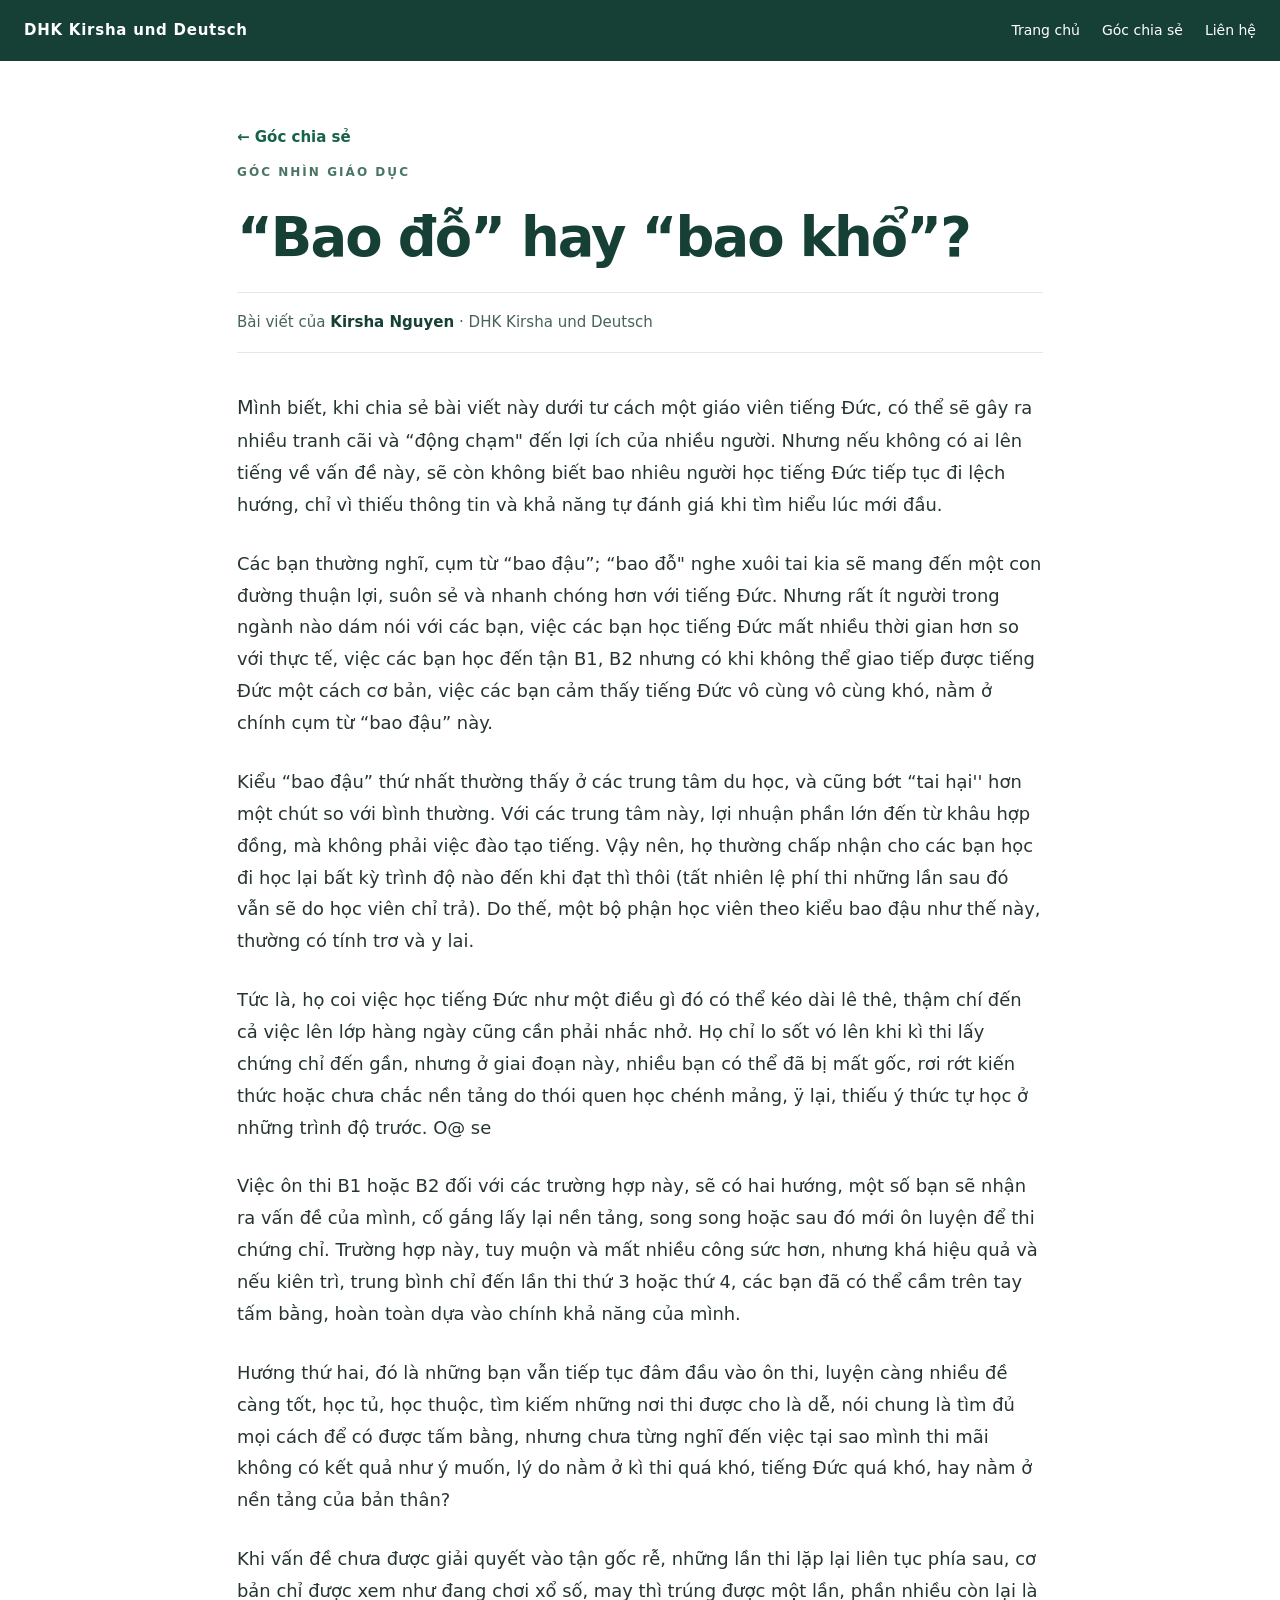
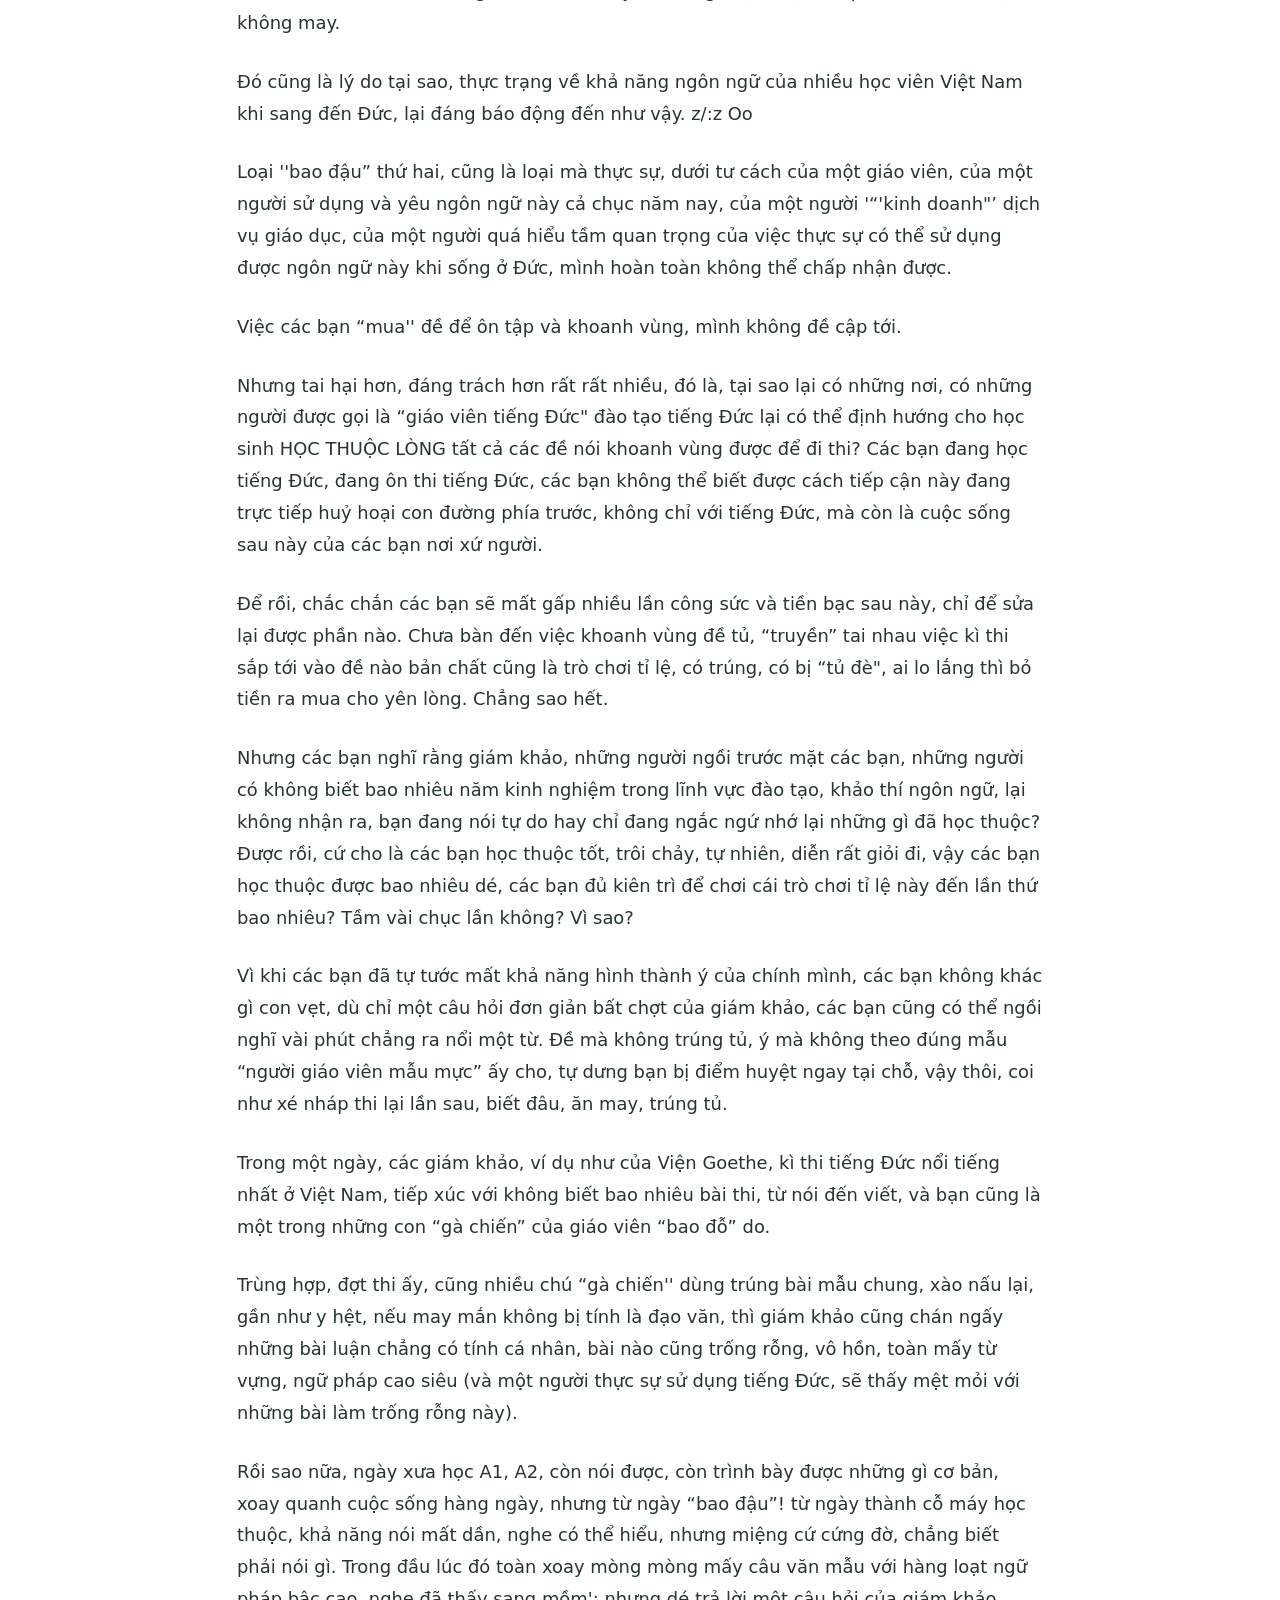
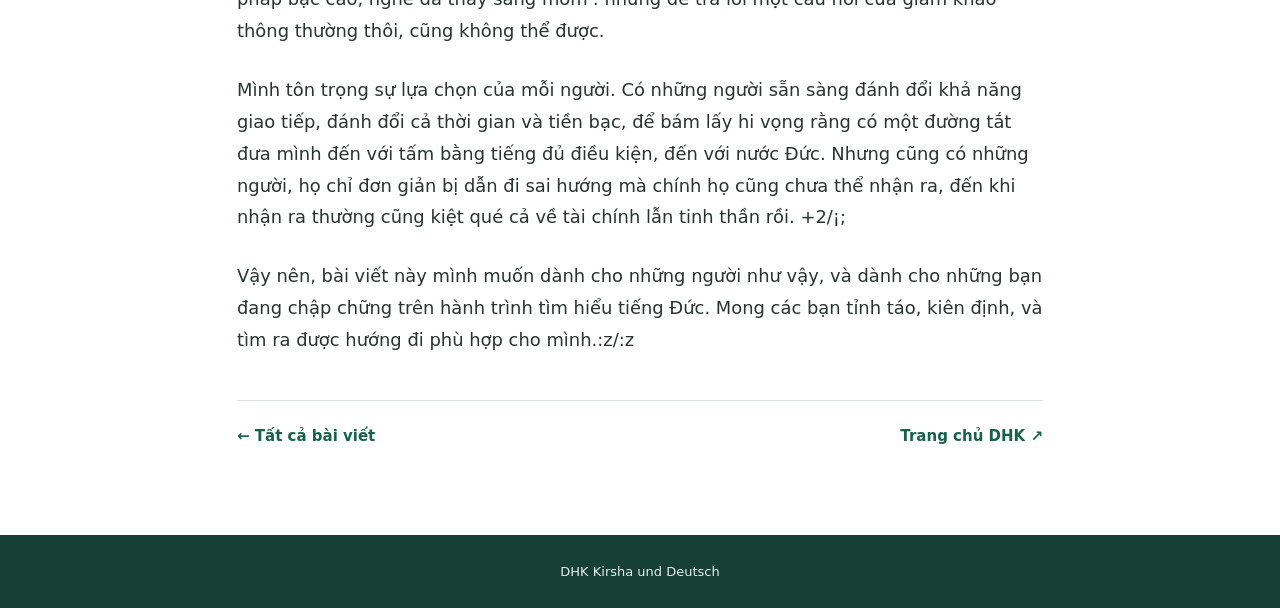
==== bai-viet/bao-do-hay-bao-kho.html @ 17debedf "bản hoàn chỉnh" ====
<!DOCTYPE html>
<html lang="vi"><head><meta charset="utf-8"/><meta content="width=device-width,initial-scale=1" name="viewport"/><meta content="#163f35" name="theme-color"/><meta content="“Bao đỗ” hay “bao khổ”? — bài viết của Kirsha Nguyen tại DHK Kirsha und Deutsch." name="description"/><title>“Bao đỗ” hay “bao khổ”? | DHK Kirsha und Deutsch</title><link href="../assets/style.css" rel="stylesheet"/><link href="../assets/blog.css" rel="stylesheet"/></head><body><div class="site-mini"><a href="../index.html"><strong>DHK Kirsha und Deutsch</strong></a><nav><a href="../index.html">Trang chủ</a><a href="index.html">Góc chia sẻ</a><a href="../index.html#lien-he">Liên hệ</a></nav></div><main class="reader article-professional"><a class="backlink" href="index.html">← Góc chia sẻ</a><p class="eyebrow">Góc nhìn giáo dục</p><h1>“Bao đỗ” hay “bao khổ”?</h1><div class="byline">Bài viết của <strong>Kirsha Nguyen</strong> <span>· DHK Kirsha und Deutsch</span></div><div class="article-text"><p>Mình biết, khi chia sẻ bài viết này dưới tư cách một giáo viên tiếng Đức, có thể sẽ gây ra nhiều tranh cãi và “động chạm" đến lợi ích của nhiều người. Nhưng nếu không có ai lên tiếng về vấn đề này, sẽ còn không biết bao nhiêu người học tiếng Đức tiếp tục đi lệch hướng, chỉ vì thiếu thông tin và khả năng tự đánh giá khi tìm hiểu lúc mới đầu.</p>
<p>Các bạn thường nghĩ, cụm từ “bao đậu”; “bao đỗ" nghe xuôi tai kia sẽ mang đến một con đường thuận lợi, suôn sẻ và nhanh chóng hơn với tiếng Đức. Nhưng rất ít người trong ngành nào dám nói với các bạn, việc các bạn học tiếng Đức mất nhiều thời gian hơn so với thực tế, việc các bạn học đến tận B1, B2 nhưng có khi không thể giao tiếp được tiếng Đức một cách cơ bản, việc các bạn cảm thấy tiếng Đức vô cùng vô cùng khó, nằm ở chính cụm từ “bao đậu” này.</p>
<p>Kiểu “bao đậu” thứ nhất thường thấy ở các trung tâm du học, và cũng bớt “tai hại'' hơn một chút so với bình thường. Với các trung tâm này, lợi nhuận phần lớn đến từ khâu hợp đồng, mà không phải việc đào tạo tiếng. Vậy nên, họ thường chấp nhận cho các bạn học đi học lại bất kỳ trình độ nào đến khi đạt thì thôi (tất nhiên lệ phí thi những lần sau đó vẫn sẽ do học viên chỉ trả). Do thế, một bộ phận học viên theo kiểu bao đậu như thế này, thường có tính trơ và y lai.</p>
<p>Tức là, họ coi việc học tiếng Đức như một điều gì đó có thể kéo dài lê thê, thậm chí đến cả việc lên lớp hàng ngày cũng cần phải nhắc nhở. Họ chỉ lo sốt vó lên khi kì thi lấy chứng chỉ đến gần, nhưng ở giai đoạn này, nhiều bạn có thể đã bị mất gốc, rơi rớt kiến thức hoặc chưa chắc nền tảng do thói quen học chénh mảng, ÿ lại, thiếu ý thức tự học ở những trình độ trước. O@ se</p>
<p>Việc ôn thi B1 hoặc B2 đối với các trường hợp này, sẽ có hai hướng, một số bạn sẽ nhận ra vấn đề của mình, cố gắng lấy lại nền tảng, song song hoặc sau đó mới ôn luyện để thi chứng chỉ. Trường hợp này, tuy muộn và mất nhiều công sức hơn, nhưng khá hiệu quả và nếu kiên trì, trung bình chỉ đến lần thi thứ 3 hoặc thứ 4, các bạn đã có thể cầm trên tay tấm bằng, hoàn toàn dựa vào chính khả năng của mình.</p>
<p>Hướng thứ hai, đó là những bạn vẫn tiếp tục đâm đầu vào ôn thi, luyện càng nhiều đề càng tốt, học tủ, học thuộc, tìm kiếm những nơi thi được cho là dễ, nói chung là tìm đủ mọi cách để có được tấm bằng, nhưng chưa từng nghĩ đến việc tại sao mình thi mãi không có kết quả như ý muốn, lý do nằm ở kì thi quá khó, tiếng Đức quá khó, hay nằm ở nền tảng của bản thân?</p>
<p>Khi vấn đề chưa được giải quyết vào tận gốc rễ, những lần thi lặp lại liên tục phía sau, cơ bản chỉ được xem như đang chơi xổ số, may thì trúng được một lần, phần nhiều còn lại là không may.</p>
<p>Đó cũng là lý do tại sao, thực trạng về khả năng ngôn ngữ của nhiều học viên Việt Nam khi sang đến Đức, lại đáng báo động đến như vậy. z/:z Oo</p>
<p>Loại ''bao đậu” thứ hai, cũng là loại mà thực sự, dưới tư cách của một giáo viên, của một người sử dụng và yêu ngôn ngữ này cả chục năm nay, của một người '“'kinh doanh"’ dịch vụ giáo dục, của một người quá hiểu tầm quan trọng của việc thực sự có thể sử dụng được ngôn ngữ này khi sống ở Đức, mình hoàn toàn không thể chấp nhận được.</p>
<p>Việc các bạn “mua'' đề để ôn tập và khoanh vùng, mình không đề cập tới.</p>
<p>Nhưng tai hại hơn, đáng trách hơn rất rất nhiều, đó là, tại sao lại có những nơi, có những người được gọi là “giáo viên tiếng Đức" đào tạo tiếng Đức lại có thể định hướng cho học sinh HỌC THUỘC LÒNG tất cả các đề nói khoanh vùng được để đi thi? Các bạn đang học tiếng Đức, đang ôn thi tiếng Đức, các bạn không thể biết được cách tiếp cận này đang trực tiếp huỷ hoại con đường phía trước, không chỉ với tiếng Đức, mà còn là cuộc sống sau này của các bạn nơi xứ người.</p>
<p>Để rồi, chắc chắn các bạn sẽ mất gấp nhiều lần công sức và tiền bạc sau này, chỉ để sửa lại được phần nào. Chưa bàn đến việc khoanh vùng đề tủ, “truyền” tai nhau việc kì thi sắp tới vào đề nào bản chất cũng là trò chơi tỉ lệ, có trúng, có bị “tủ đè", ai lo lắng thì bỏ tiền ra mua cho yên lòng. Chẳng sao hết.</p>
<p>Nhưng các bạn nghĩ rằng giám khảo, những người ngồi trước mặt các bạn, những người có không biết bao nhiêu năm kinh nghiệm trong lĩnh vực đào tạo, khảo thí ngôn ngữ, lại không nhận ra, bạn đang nói tự do hay chỉ đang ngắc ngứ nhớ lại những gì đã học thuộc? Được rồi, cứ cho là các bạn học thuộc tốt, trôi chảy, tự nhiên, diễn rất giỏi đi, vậy các bạn học thuộc được bao nhiêu dé, các bạn đủ kiên trì để chơi cái trò chơi tỉ lệ này đến lần thứ bao nhiêu? Tầm vài chục lần không? Vì sao?</p>
<p>Vì khi các bạn đã tự tước mất khả năng hình thành ý của chính mình, các bạn không khác gì con vẹt, dù chỉ một câu hỏi đơn giản bất chợt của giám khảo, các bạn cũng có thể ngồi nghĩ vài phút chẳng ra nổi một từ. Đề mà không trúng tủ, ý mà không theo đúng mẫu “người giáo viên mẫu mực” ấy cho, tự dưng bạn bị điểm huyệt ngay tại chỗ, vậy thôi, coi như xé nháp thi lại lần sau, biết đâu, ăn may, trúng tủ.</p>
<p>Trong một ngày, các giám khảo, ví dụ như của Viện Goethe, kì thi tiếng Đức nổi tiếng nhất ở Việt Nam, tiếp xúc với không biết bao nhiêu bài thi, từ nói đến viết, và bạn cũng là một trong những con “gà chiến” của giáo viên “bao đỗ” do.</p>
<p>Trùng hợp, đợt thi ấy, cũng nhiều chú “gà chiến'' dùng trúng bài mẫu chung, xào nấu lại, gần như y hệt, nếu may mắn không bị tính là đạo văn, thì giám khảo cũng chán ngấy những bài luận chẳng có tính cá nhân, bài nào cũng trống rỗng, vô hồn, toàn mấy từ vựng, ngữ pháp cao siêu (và một người thực sự sử dụng tiếng Đức, sẽ thấy mệt mỏi với những bài làm trống rỗng này).</p>
<p>Rồi sao nữa, ngày xưa học A1, A2, còn nói được, còn trình bày được những gì cơ bản, xoay quanh cuộc sống hàng ngày, nhưng từ ngày “bao đậu”! từ ngày thành cỗ máy học thuộc, khả năng nói mất dần, nghe có thể hiểu, nhưng miệng cứ cứng đờ, chẳng biết phải nói gì. Trong đầu lúc đó toàn xoay mòng mòng mấy câu văn mẫu với hàng loạt ngữ pháp bậc cao, nghe đã thấy sang mồm': nhưng dé trả lời một câu hỏi của giám khảo thông thường thôi, cũng không thể được.</p>
<p>Mình tôn trọng sự lựa chọn của mỗi người. Có những người sẵn sàng đánh đổi khả năng giao tiếp, đánh đổi cả thời gian và tiền bạc, để bám lấy hi vọng rằng có một đường tắt đưa mình đến với tấm bằng tiếng đủ điều kiện, đến với nước Đức. Nhưng cũng có những người, họ chỉ đơn giản bị dẫn đi sai hướng mà chính họ cũng chưa thể nhận ra, đến khi nhận ra thường cũng kiệt qué cả về tài chính lẫn tinh thần rồi. +2/¡;</p>
<p>Vậy nên, bài viết này mình muốn dành cho những người như vậy, và dành cho những bạn đang chập chững trên hành trình tìm hiểu tiếng Đức. Mong các bạn tỉnh táo, kiên định, và tìm ra được hướng đi phù hợp cho mình.:z/:z</p></div><div class="reader-nav"><a href="index.html">← Tất cả bài viết</a><a href="../index.html">Trang chủ DHK ↗</a></div></main><footer class="article-foot">DHK Kirsha und Deutsch</footer></body></html>
---- assets/style.css ----
@import url('https://fonts.googleapis.com/css2?family=DM+Sans:wght@400;500;600;700&family=Manrope:wght@400;500;600;700;800&display=swap');
:root{--green:#163f35;--green2:#245849;--mint:#dcece3;--cream:#f7f7f1;--ink:#182b25;--muted:#61746c;--line:#dbe5dd;--gold:#d8b67c;--white:#fff}
*{box-sizing:border-box}html{scroll-behavior:smooth}body{margin:0;background:#fff;color:var(--ink);font-family:'DM Sans',Arial,sans-serif;line-height:1.7}h1,h2,h3,h4{font-family:Manrope,Arial,sans-serif;line-height:1.22;letter-spacing:-.035em;margin:0}p{margin:0 0 1em}a{color:inherit;text-decoration:none}button{font:inherit}section{scroll-margin-top:94px}.wrap{max-width:1180px;margin:auto;padding:0 26px}
.topline{background:var(--green);color:#e3eee8;font-size:12px;letter-spacing:.07em;text-align:center;padding:9px 12px}
header{position:sticky;top:0;z-index:50;background:#fffefcf5;backdrop-filter:blur(14px);border-bottom:1px solid var(--line)}
.nav{height:78px;display:flex;align-items:center;gap:28px;justify-content:space-between}
.logo{display:flex;align-items:center;gap:11px;min-width:205px}.mark{background:var(--green);color:#fff;width:43px;height:43px;display:grid;place-items:center;border-radius:12px;font-family:Manrope;font-weight:800;font-size:15px;letter-spacing:-.08em}.logo b{display:block;font:800 16px Manrope;letter-spacing:-.04em}.logo small{display:block;color:var(--muted);font-size:10px;letter-spacing:.12em;text-transform:uppercase}
.links{display:flex;gap:23px;align-items:center;font-size:13px;font-weight:700}.links a:hover,.foot a:hover{color:#2c8468}.navcta{background:var(--green);color:#fff!important;padding:11px 17px;border-radius:8px;white-space:nowrap}.burger{display:none;background:none;border:0;font-size:26px;color:var(--green)}
.hero{background:linear-gradient(125deg,#f4f7f0 0%,#f8f8f3 52%,#e7efe7 100%);overflow:hidden}.hero-grid{display:grid;grid-template-columns:1.15fr .85fr;align-items:center;min-height:650px;gap:60px;padding-top:76px;padding-bottom:80px}
.eyebrow{font-size:12px;text-transform:uppercase;letter-spacing:.17em;color:#497663;font-weight:800;margin-bottom:22px}.hero h1{font-size:clamp(40px,5.1vw,70px);font-weight:800;color:var(--green);max-width:740px}.hero h1 em{font-style:normal;color:#69947e}.lead{font-size:17px;color:#51675d;max-width:560px;margin:25px 0 32px}.buttons{display:flex;flex-wrap:wrap;gap:12px}.btn{display:inline-flex;justify-content:center;align-items:center;padding:13px 23px;border-radius:9px;font-size:13px;font-weight:800;border:1px solid var(--green);transition:.2s}.btn:hover{transform:translateY(-2px)}.btn.primary{background:var(--green);color:#fff}.btn.outline{color:var(--green);background:transparent}.hero-note{display:flex;gap:25px;flex-wrap:wrap;margin-top:37px;font-size:12px;color:#62786c;font-weight:700}.hero-note span:before{content:'✓';color:#368b68;margin-right:8px}
.hero-art{position:relative;min-height:430px;border-radius:160px 160px 24px 24px;background:linear-gradient(145deg,#214f41,#10342d);padding:34px;display:flex;flex-direction:column;justify-content:space-between;overflow:hidden;color:white;box-shadow:0 25px 65px #1d4c3a24}.hero-art:before{content:'';position:absolute;border:1px solid #ffffff27;border-radius:50%;width:500px;height:500px;right:-190px;top:-140px}.hero-art:after{content:'';position:absolute;width:260px;height:260px;border:1px solid #ffffff20;border-radius:50%;right:80px;bottom:-160px}.art-top{z-index:1;font-size:12px;letter-spacing:.16em;text-transform:uppercase;color:#d7e9db}.art-big{z-index:1;font:800 clamp(62px,10vw,130px)/.9 Manrope;letter-spacing:-.11em;color:#f5f8ef}.art-bottom{z-index:1;border-top:1px solid #ffffff45;padding-top:20px;display:flex;justify-content:space-between;gap:20px;font-size:13px;color:#dcece3}.art-bottom strong{color:#fff}
.stats{background:var(--green);color:white}.stats-grid{display:grid;grid-template-columns:repeat(3,1fr);padding-top:29px;padding-bottom:29px;gap:22px}.stat{padding:8px 30px;border-right:1px solid #ffffff25}.stat:last-child{border:0}.stat strong{display:block;font:800 18px Manrope}.stat span{color:#c4d7cb;font-size:12px}
.section{padding:100px 0}.section.alt{background:var(--cream)}.section-head{max-width:760px;margin-bottom:40px}.section-head h2{font-size:clamp(29px,3.4vw,45px);color:var(--green);margin-bottom:17px}.section-head p{color:var(--muted);font-size:15px}.cards{display:grid;grid-template-columns:repeat(3,1fr);gap:18px}.card{border:1px solid var(--line);border-radius:16px;padding:31px;background:white;display:flex;flex-direction:column;min-height:340px}.card .number{font:800 13px Manrope;color:#5d8b76;letter-spacing:.15em;margin-bottom:42px}.card h3{font-size:23px;color:var(--green);margin-bottom:14px}.card p{color:var(--muted);font-size:14px;flex:1}.textlink{color:var(--green);font-size:13px;font-weight:800;margin-top:20px}.textlink:after{content:' →'}
.split{display:grid;grid-template-columns:.85fr 1.15fr;gap:80px;align-items:center}.feature-panel{background:var(--green);padding:46px;border-radius:16px;color:white;min-height:430px;display:flex;flex-direction:column;justify-content:space-between}.feature-panel .label{letter-spacing:.15em;text-transform:uppercase;font-size:12px;color:#c7dfd2}.feature-panel .quote{font:700 31px/1.4 Manrope;letter-spacing:-.045em}.feature-panel .sub{color:#b9d2c3;font-size:13px}.body-copy h2{font-size:clamp(30px,3vw,42px);color:var(--green);margin-bottom:23px}.body-copy p{color:var(--muted);font-size:15px}.checks{list-style:none;padding:0;margin:25px 0}.checks li{border-bottom:1px solid var(--line);padding:13px 0;font-size:14px;font-weight:600}.checks li:before{content:'✓';color:#37815d;margin-right:12px}
.pricegrid{display:grid;grid-template-columns:repeat(3,1fr);gap:17px}.price-card{background:#fff;border:1px solid var(--line);border-radius:16px;padding:27px}.price-card h3{font-size:20px;color:var(--green);margin-bottom:16px}.price-row{display:flex;justify-content:space-between;gap:12px;padding:13px 0;border-bottom:1px solid #e8eee8;font-size:14px}.price-row:last-child{border:0}.price-row strong{white-space:nowrap;color:var(--green)}.price-foot{color:var(--muted);font-size:12px;margin-top:23px}
.mentor{background:#eaf1e9;border:1px solid #d2e2d6;border-radius:20px;padding:45px;display:grid;grid-template-columns:1fr auto;gap:35px;align-items:center}.mentor h3{font-size:32px;color:var(--green);margin-bottom:13px}.mentor p{font-size:14px;color:#526a5c;max-width:700px}.bigprice{font:800 37px Manrope;color:var(--green);white-space:nowrap}.bigprice small{display:block;font:600 12px DM Sans;color:var(--muted);text-align:right}
.ausbildung{background:var(--green);border-radius:22px;padding:46px;color:#fff}.aus-head{display:flex;justify-content:space-between;align-items:center;gap:30px;padding-bottom:28px;border-bottom:1px solid #ffffff30}.aus-head h3{font-size:34px;max-width:620px}.aus-head .amount{font:800 45px Manrope;white-space:nowrap}.aus-head .amount small{display:block;font:500 13px DM Sans;color:#c5dace;text-align:right}.aus-sub{color:#d3e4d7;margin:22px 0 31px;font-size:15px}.aus-cols{display:grid;grid-template-columns:1fr 1fr;gap:38px}.aus-cols h4{font-size:17px;margin-bottom:16px}.aus-cols ul{padding-left:19px;margin:0}.aus-cols li{margin:10px 0;color:#e2eee5;font-size:14px}.aus-cols .not li{color:#cbdcd2}.aus-foot{border-top:1px solid #ffffff30;margin-top:32px;padding-top:24px;display:flex;gap:12px;flex-wrap:wrap}.aus-foot .btn{background:white;color:var(--green);border-color:white}.aus-foot .btn.altbtn{background:transparent;color:white;border-color:#ffffff75}
.promise{display:grid;grid-template-columns:1fr 1fr;gap:55px;align-items:center}.promise h2{font-size:clamp(30px,3vw,42px);color:var(--green)}.promise p{color:var(--muted);font-size:15px}.promise strong{color:var(--green)}
.contact{background:#f0f4ee}.contact-grid{display:grid;grid-template-columns:.9fr 1.1fr;gap:60px}.contact h2{font-size:clamp(31px,3.5vw,44px);color:var(--green);margin-bottom:18px}.contact p{color:var(--muted)}.contact-items{display:grid;gap:15px}.contact-box{background:#fff;border:1px solid var(--line);border-radius:13px;padding:22px 25px;display:flex;justify-content:space-between;gap:20px;align-items:center}.contact-box small{display:block;font-size:11px;text-transform:uppercase;letter-spacing:.11em;color:#648070;font-weight:800}.contact-box strong{display:block;font:800 19px Manrope;color:var(--green);margin-top:5px}.contact-box a{font-size:12px;color:#2a7959;font-weight:800;white-space:nowrap}.social{margin-top:28px;font-size:13px;color:#547060}.social strong{color:var(--green)}.social div{margin-top:8px}
footer{background:#102f28;color:#c7d9cd;padding:40px 0}.foot{display:flex;justify-content:space-between;gap:30px;align-items:center;font-size:12px}.foot strong{display:block;color:#fff;font:800 18px Manrope}.foot a{color:#e3eee6}
@media(max-width:900px){.links{gap:12px;font-size:12px}.hero-grid{gap:25px}.split{gap:35px}.cards{gap:12px}.card{padding:23px}.contact-grid{gap:30px}}
@media(max-width:720px){.wrap{padding-left:20px;padding-right:20px}.nav{height:69px}.burger{display:block}.links{display:none;position:absolute;left:0;right:0;top:69px;background:white;padding:18px 22px 25px;border-bottom:1px solid var(--line);box-shadow:0 16px 24px #00000012;flex-direction:column;align-items:stretch}.links.open{display:flex}.links a{padding:7px 0}.navcta{text-align:center}.hero-grid{grid-template-columns:1fr;min-height:auto;padding-top:58px;padding-bottom:55px;gap:36px}.hero h1{font-size:42px}.lead{font-size:15px}.hero-art{min-height:340px;border-radius:110px 110px 18px 18px}.art-big{font-size:100px}.stats-grid{grid-template-columns:1fr;gap:0;padding-top:14px;padding-bottom:14px}.stat{border-right:0;border-bottom:1px solid #ffffff22;padding:13px 0}.stat:last-child{border:0}.section{padding:67px 0}.cards,.pricegrid,.split,.promise,.contact-grid{grid-template-columns:1fr}.card{min-height:250px}.card .number{margin-bottom:25px}.feature-panel{min-height:320px}.mentor{grid-template-columns:1fr;padding:28px}.bigprice small{text-align:left}.ausbildung{padding:28px 23px}.aus-head{display:block}.aus-head h3{font-size:28px}.aus-head .amount{font-size:37px;margin-top:18px}.aus-head .amount small{text-align:left}.aus-cols{grid-template-columns:1fr;gap:20px}.contact-box{align-items:flex-start}.foot{display:block}.foot>div+div{margin-top:20px}}
@media(prefers-reduced-motion:reduce){html{scroll-behavior:auto}.btn{transition:none}}


#ve-dhk .feature-panel{padding:0;background:transparent;box-shadow:none;border:0;overflow:hidden}
#ve-dhk .portrait-card{background:#e6e9e0;border-radius:20px;overflow:hidden;box-shadow:0 14px 40px rgba(20,45,32,.11)}
#ve-dhk .portrait-card img{display:block;width:100%;height:470px;object-fit:cover;object-position:center 24%}
#ve-dhk .portrait-caption{padding:20px 24px;display:flex;flex-direction:column;gap:5px;color:#183e2c}
#ve-dhk .portrait-caption strong{font-size:21px}
#ve-dhk .portrait-caption span{font-size:13px;line-height:1.5}
@media(max-width:760px){#ve-dhk .portrait-card img{height:390px}}


/* DHK typography and layout refinements */
:root{--ink:#20372e}
html{-webkit-text-size-adjust:100%}body{font-family:system-ui,-apple-system,"Segoe UI",Roboto,"Helvetica Neue",Arial,sans-serif;font-size:15px;line-height:1.78;overflow-wrap:break-word}
h1,h2,h3,h4,.logo b,.mark,.contact-box strong{font-family:system-ui,-apple-system,"Segoe UI",Roboto,Arial,sans-serif;letter-spacing:-.025em;overflow-wrap:normal;word-break:normal}
h1{line-height:1.14}h2{line-height:1.27}h3{line-height:1.35}
p,li{line-height:1.78}p+p{margin-top:12px}
.section{padding-top:88px;padding-bottom:88px}
.hero-grid{grid-template-columns:minmax(0,1.05fr) minmax(0,.95fr);gap:48px}
.hero-photo{height:460px;min-width:0;border-radius:22px;position:relative;overflow:hidden;box-shadow:0 20px 55px rgba(20,55,38,.16);background:#dce9df}
.hero-photo img{display:block;width:100%;height:100%;object-fit:cover;object-position:50% 50%}
.hero-photo-caption{position:absolute;bottom:0;left:0;right:0;padding:24px 22px 18px;background:linear-gradient(transparent,rgba(0,0,0,.65));font-size:11px;letter-spacing:.11em;font-weight:700;color:#fff}
.image-credit{max-width:1180px;margin:auto;padding:0 26px 12px;text-align:right;font-size:11px;color:#c5d7ce}.image-credit a{text-decoration:underline}
.split>*,.promise>*,.mentor>*,.contact-grid>*,.hero-grid>*{min-width:0}
.contact-box{flex-wrap:wrap;row-gap:12px}.contact-box div{overflow-wrap:anywhere}.contact-box a{display:inline-flex;align-items:center;justify-content:center;min-height:40px;border-radius:8px;padding:7px 13px;background:#e8f3eb}
.cards .card,.pricegrid>*,.contact-box{height:100%}
#ve-dhk .portrait-card img{object-position:center 25%;height:490px}
@media(max-width:900px){.hero-grid{gap:28px}.hero-photo{height:390px}}
@media(max-width:720px){.section{padding:62px 0}.hero-grid{grid-template-columns:minmax(0,1fr);gap:30px}.hero-photo{height:300px;border-radius:17px}.hero h1{font-size:clamp(35px,10vw,46px)}.lead{font-size:15px}.eyebrow{letter-spacing:.1em}.contact-box{height:auto}.contact-box a{width:100%}#ve-dhk .portrait-card img{height:410px}.image-credit{text-align:left;padding:0 20px 12px}}
@media(max-width:380px){.wrap{padding-left:16px;padding-right:16px}.hero h1{font-size:34px}.contact-box{padding:19px}.hero-photo{height:245px}}


/* Đội ngũ DHK — chỉ bổ sung, giữ nguyên nhận diện ban đầu */
.dhk-team{margin-top:58px;padding:32px 0 4px;border-top:1px solid var(--line)}.team-heading{max-width:780px;margin-bottom:26px}.team-heading .eyebrow{font-size:12px;letter-spacing:.12em;color:var(--green2);font-weight:800}.team-heading h3{font-size:clamp(24px,3vw,36px);margin:10px 0 14px}.team-heading p{color:var(--muted)}.team-grid{display:grid;grid-template-columns:repeat(2,minmax(0,1fr));gap:24px}.team-card{border:1px solid var(--line);border-radius:18px;overflow:hidden;background:#fff;box-shadow:0 8px 24px rgba(22,63,53,.05)}.team-card>img{display:block;width:100%;height:260px;object-fit:cover;object-position:center 26%;background:#e7e9e3}.team-card>div{padding:25px}.team-card h4{font-size:24px;margin:0 0 7px}.team-card p{font-size:14px;line-height:1.8;margin:0 0 12px}.team-card .team-role{font-weight:700;color:var(--green2)}.team-card a{display:inline-block;font-weight:700;color:var(--green);margin-top:8px}.team-card a:hover{text-decoration:underline}body{overflow-wrap:break-word}a,button{overflow-wrap:anywhere}@media(max-width:720px){.team-grid{grid-template-columns:1fr}.team-card>img{height:300px}.dhk-team{margin-top:35px}}

/* Chỉnh ảnh chân dung: hiển thị đầy đủ, không cắt mặt */
#ve-dhk .portrait-card img{width:100%;height:auto;max-height:620px;object-fit:contain;object-position:center; background:#e6e9e0}
.team-grid{grid-template-columns:minmax(0,1fr);max-width:820px}
.team-card{display:grid;grid-template-columns:minmax(230px,38%) 1fr;align-items:stretch}
.team-card>img{width:100%;height:100%;max-height:570px;object-fit:contain;object-position:center;background:#e7e9e3}
@media(max-width:720px){#ve-dhk .portrait-card img{height:auto;max-height:none}.team-card{display:block}.team-card>img{height:auto;max-height:550px;object-fit:contain}}

/* Chân dung hiển thị toàn bộ, không cắt khuôn mặt */
.portrait-card img,.team-card img{object-fit:contain!important;object-position:center center!important;height:auto!important;max-height:560px!important;width:100%!important;background:#f0f2ec!important}
---- assets/blog.css ----
.blog-page{background:#f8f9f5;min-height:75vh;padding:75px 0 95px}.blog-heading{max-width:820px;margin-bottom:38px}.blog-heading h1{font-size:clamp(38px,5.3vw,66px);margin:12px 0 19px}.blog-heading p{color:#5e7369;font-size:17px;max-width:720px}.blog-eyebrow{font-size:12px;letter-spacing:.16em;text-transform:uppercase;color:#2c7459;font-weight:800}.blog-filters{display:flex;flex-wrap:wrap;gap:9px;margin:25px 0 34px}.blog-filter{display:inline-flex;padding:8px 15px;border:1px solid #d7e5d9;border-radius:99px;font-size:13px;font-weight:700;background:white}.blog-filter:hover,.blog-filter.active{background:#163f35;color:#fff}.blog-grid{display:grid;grid-template-columns:repeat(3,minmax(0,1fr));gap:23px}.blog-card{display:block;background:#fff;border:1px solid #e0e9e1;border-radius:16px;overflow:hidden;transition:transform .2s,box-shadow .2s}.blog-card:hover{transform:translateY(-3px);box-shadow:0 16px 32px #123c2c16}.blog-card-img{height:178px;background:linear-gradient(135deg,#dbe9df,#b6cfbf);display:flex;align-items:center;justify-content:center;color:#214b39;font:800 26px Manrope,sans-serif;letter-spacing:-.04em}.blog-card-img img{width:100%;height:100%;object-fit:cover}.blog-card-body{padding:23px}.blog-card-meta,.article-meta{font-size:12px;color:#6a7e73;font-weight:600}.blog-card h2{font-size:20px;line-height:1.35;margin:10px 0}.blog-card p{font-size:14px;color:#64786d;margin:0}.article-wrap{max-width:790px;margin:auto}.article-wrap h1{font-size:clamp(34px,5vw,54px);margin:15px 0 19px}.article-content{font-size:17px;line-height:1.95;color:#243a2e}.article-content h2{font-size:27px;margin:35px 0 14px}.article-content h3{font-size:21px;margin:25px 0 10px}.article-content p{margin:0 0 20px}.article-content ul{padding-left:25px;margin-bottom:22px}.article-content li{margin-bottom:9px}.article-content a{color:#217c5b;text-decoration:underline}.article-cover{width:100%;max-height:390px;object-fit:cover;border-radius:16px;margin:25px 0}.back-link{font-size:14px;font-weight:700;color:#28654c}.empty-blog{background:#fff;border:1px solid #dfe9e2;padding:30px;border-radius:16px;color:#61746c}
@media(max-width:900px){.blog-grid{grid-template-columns:repeat(2,minmax(0,1fr))}}@media(max-width:600px){.blog-grid{grid-template-columns:1fr}.blog-page{padding:45px 0 70px}.blog-card-img{height:190px}.article-content{font-size:16px}}

[hidden]{display:none!important}

/* Article reader */
.reader{max-width:850px;margin:0 auto;padding:45px 22px 85px}.reader h1{font-size:clamp(29px,4vw,49px);line-height:1.16;color:#163f35;margin:16px 0 22px}.reader .intro{font-size:16px;line-height:1.8;color:#55665d}.reader .original-page{margin:26px auto 34px;max-width:760px}.reader .original-page img{display:block;width:100%;height:auto;border:1px solid #e5e9e3;border-radius:12px;background:white}.reader .page-number{font-size:13px;color:#60756c;margin:0 0 9px}.reader .backlink{display:inline-block;margin:18px 0 12px;color:#176349;text-decoration:none;font-weight:650}.article-index{max-width:1150px;margin:0 auto;padding:60px 22px 95px}.article-index h1{font-size:clamp(34px,5vw,62px);color:#163f35}.article-grid{display:grid;grid-template-columns:repeat(auto-fit,minmax(275px,1fr));gap:18px;margin-top:30px}.article-tile{border:1px solid #dce5dd;border-radius:16px;padding:26px;background:#fff;display:flex;flex-direction:column;min-height:200px}.article-tile small{color:#5e856e;letter-spacing:.05em;text-transform:uppercase}.article-tile h2{font-size:23px;line-height:1.35;color:#173f34;margin:13px 0}.article-tile a{color:#176349;text-decoration:none;font-weight:650;margin-top:auto}.reader-note{background:#f3f6f0;border-left:3px solid #507d63;padding:15px 18px;border-radius:4px;color:#415a4d;font-size:14px;line-height:1.6}.reader-nav{display:flex;justify-content:space-between;gap:14px;flex-wrap:wrap;border-top:1px solid #dbe4da;padding-top:22px;margin-top:30px}.reader-nav a{color:#176349;font-weight:650}.site-mini{background:#163f35;color:white;padding:17px 24px;display:flex;align-items:center;justify-content:space-between;gap:15px;flex-wrap:wrap}.site-mini a{color:white;text-decoration:none}.site-mini strong{letter-spacing:.05em}.site-mini nav{display:flex;gap:22px}.site-mini nav a{font-size:14px}.article-foot{background:#163f35;color:#e8efe9;text-align:center;padding:25px 12px;font-size:13px} @media(max-width:600px){.reader{padding:28px 12px 60px}.reader .original-page{margin:16px auto 26px}.reader .original-page img{border-radius:6px}.article-index{padding:35px 18px 70px}}

/* Newspaper-style reading, consistent with DHK brand */
.prose{max-width:735px;margin:36px auto 56px;font-family:Georgia,"Times New Roman",serif;font-size:19px;line-height:1.94;color:#293b32}.prose p{margin:0 0 24px}.prose p:first-child:first-letter{font-size:2.8em;float:left;line-height:.95;padding:7px 9px 0 0;color:#17634c}.evidence{max-width:670px;margin:38px auto}.evidence img{width:100%;height:auto;display:block;border-radius:10px;border:1px solid #e0e6df}.evidence figcaption{font-family:system-ui,sans-serif;font-size:13px;color:#68756d;line-height:1.6;text-align:center;margin-top:10px}.byline{color:#64766a;font-size:14px;border-bottom:1px solid #e2e9e2;padding-bottom:20px}.read-more{background:#f4f7f2;border-radius:12px;padding:18px 22px;margin-top:38px}.read-more summary{cursor:pointer;font-weight:650;color:#215846}.read-more p{font-size:14px;color:#58675c}.read-more img{max-width:100%;height:auto;margin:20px auto;display:block;border:1px solid #e5eae4;border-radius:8px}.article-tile h2{font-family:Georgia,serif}@media(max-width:650px){.prose{font-size:17px;line-height:1.86;margin:28px auto}.evidence{margin:25px auto}}

/* Long-form editorial article presentation */
.article-professional{max-width:850px}.article-professional h1{font-size:clamp(2rem,4.5vw,3.4rem);line-height:1.18;letter-spacing:-.035em;margin:15px 0 22px}.byline{border-top:1px solid #e4e7e2;border-bottom:1px solid #e4e7e2;padding:16px 0;margin:22px 0 38px;color:#47635a;font-size:.94rem}.byline strong{color:#163f35}.article-text{font-size:1.12rem;line-height:1.9;color:#26352f}.article-text p{margin:0 0 1.5em;max-width:75ch;overflow-wrap:break-word}.article-text p:first-child::first-letter{font-size:1.08em}.article-disclaimer{font-size:.9rem;color:#68736d;background:#f2f5f1;border-left:3px solid #809c86;padding:15px 18px;margin-top:32px}.article-professional .reader-nav{margin-top:44px}@media(max-width:650px){.article-text{font-size:1.04rem;line-height:1.85}.byline span{display:block;margin-top:5px}}
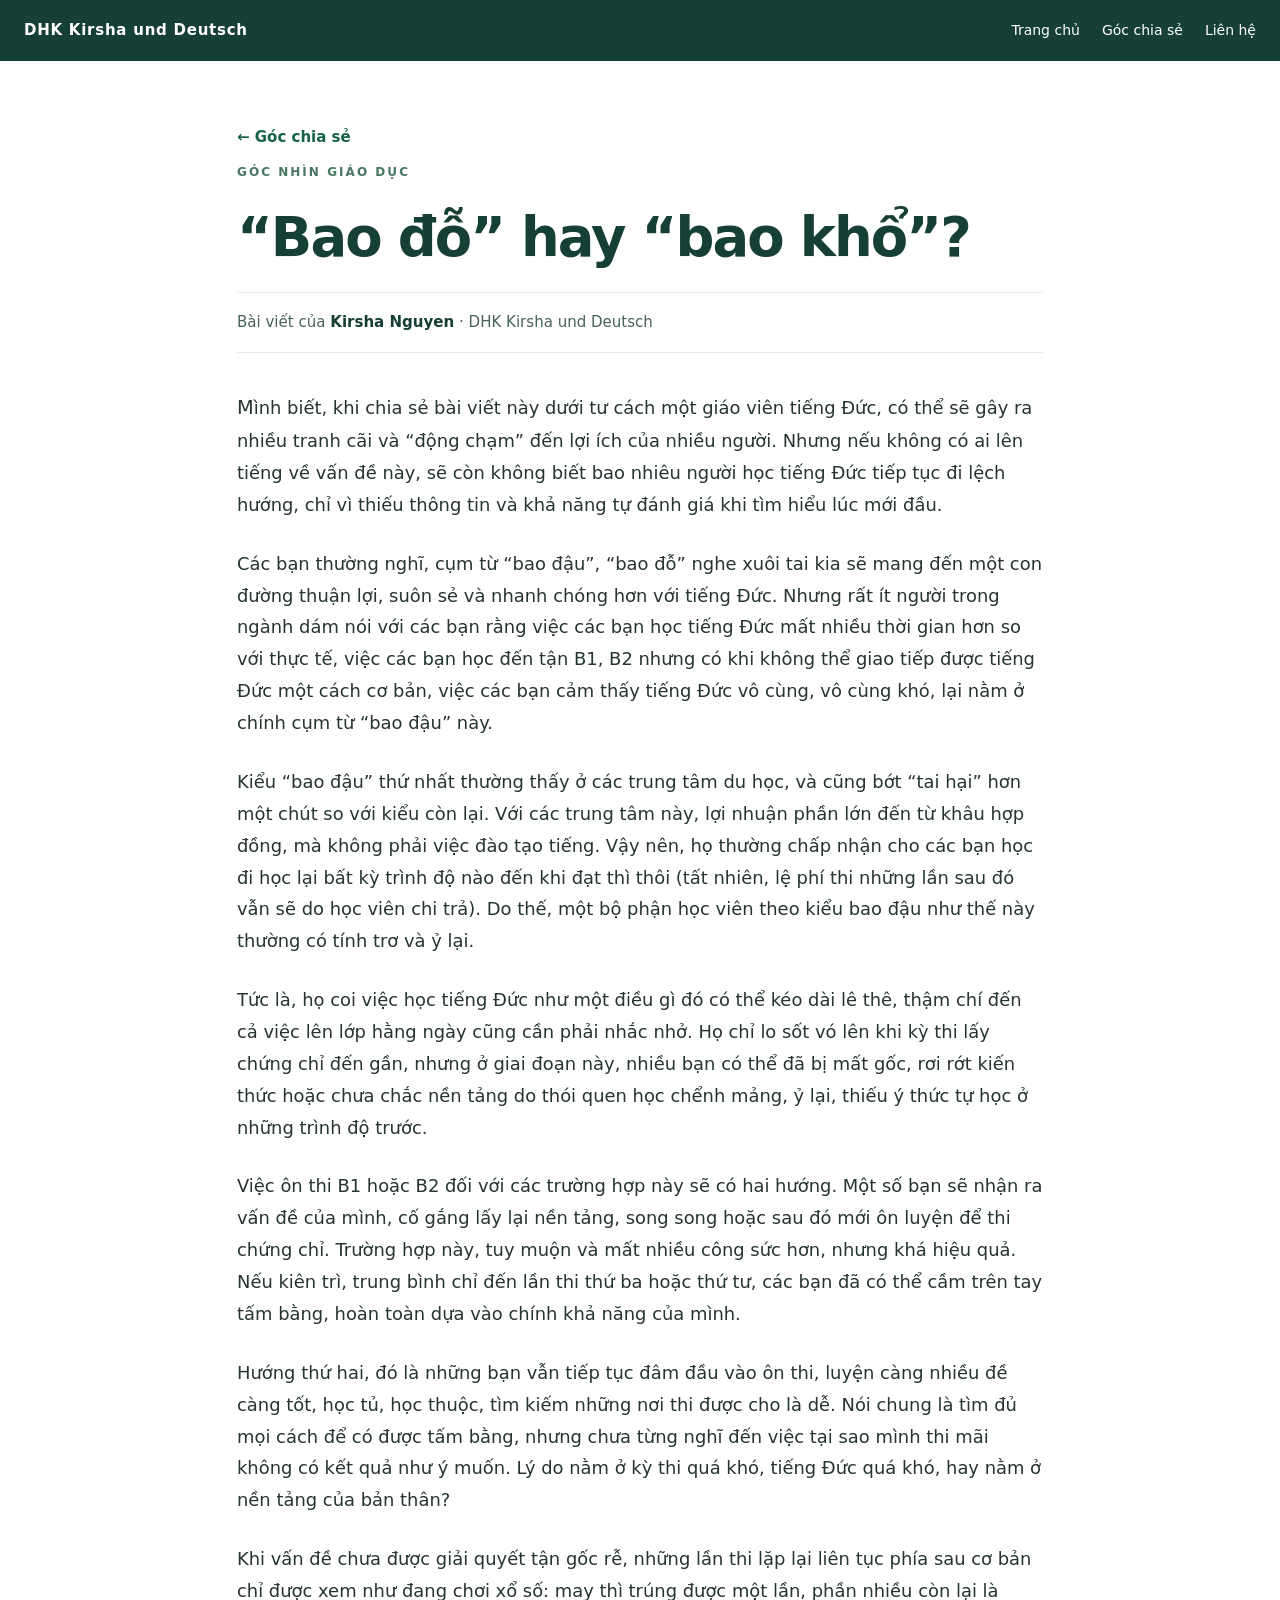
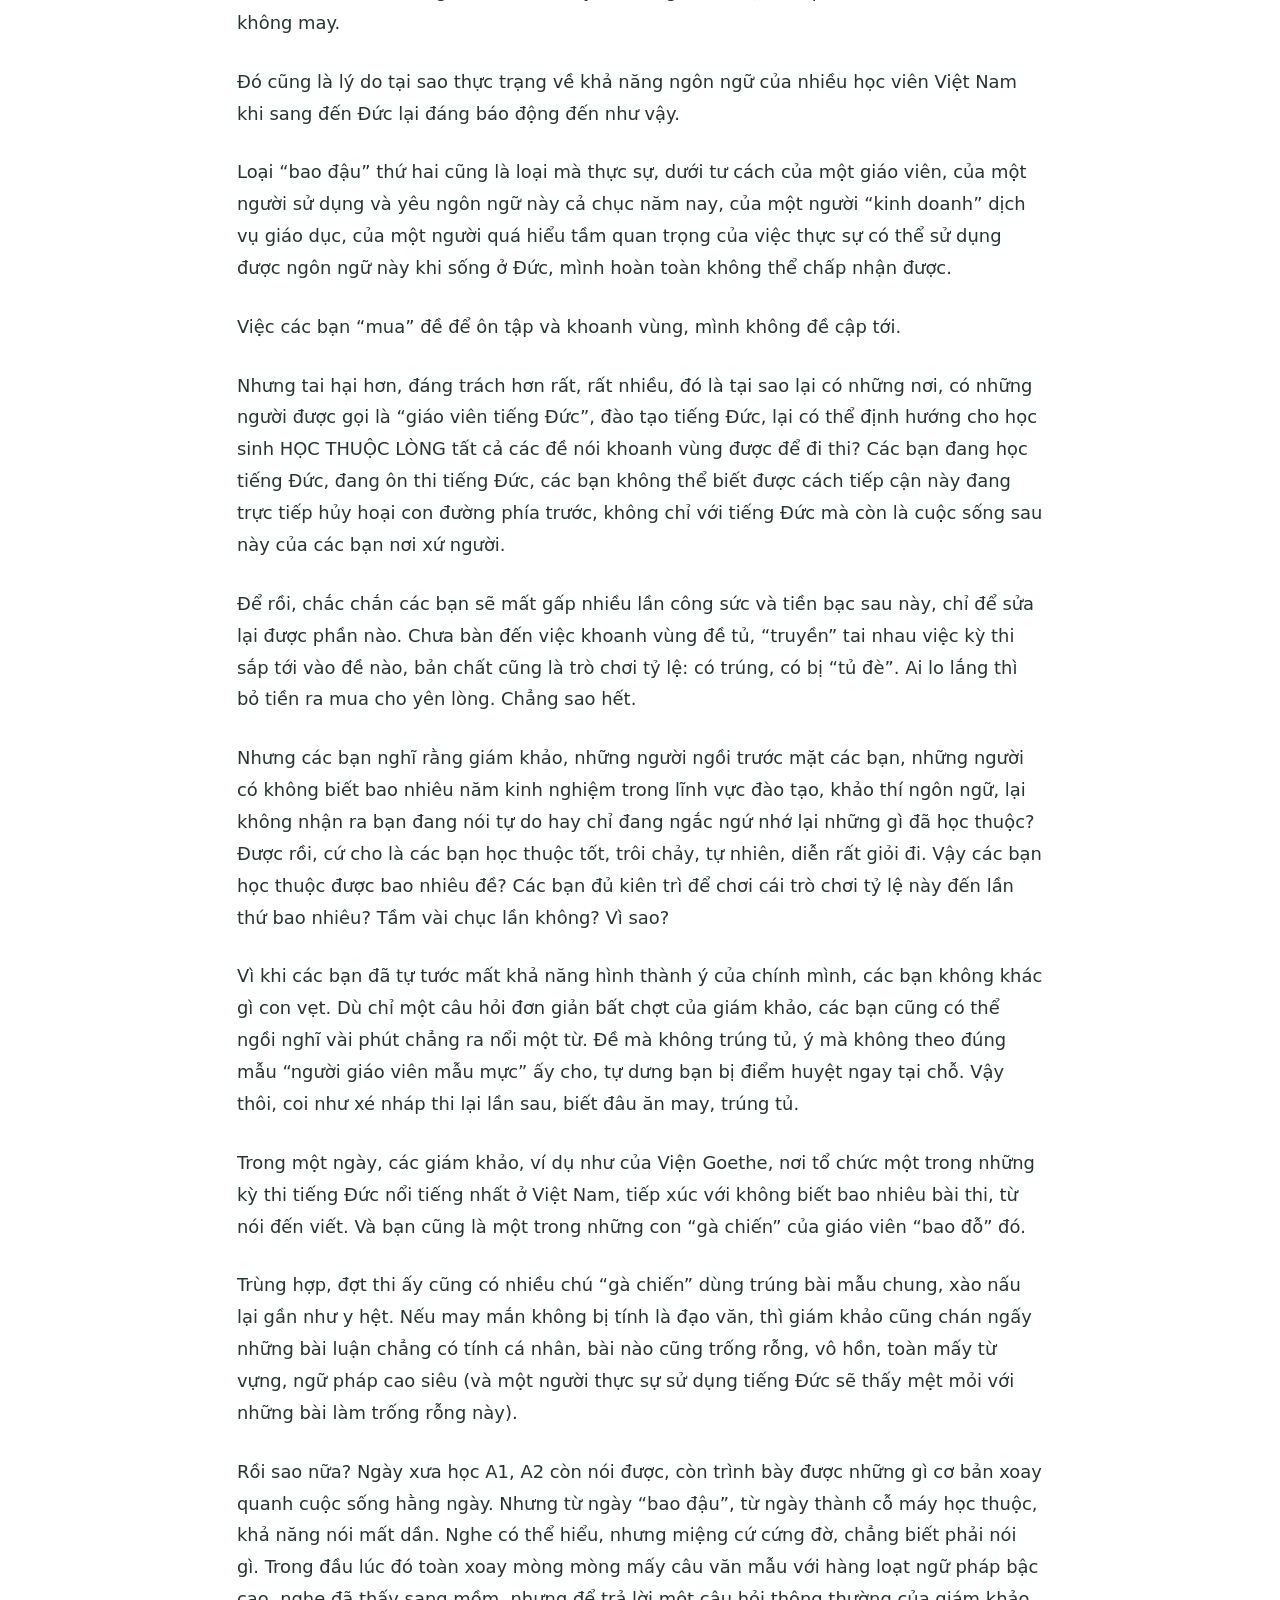
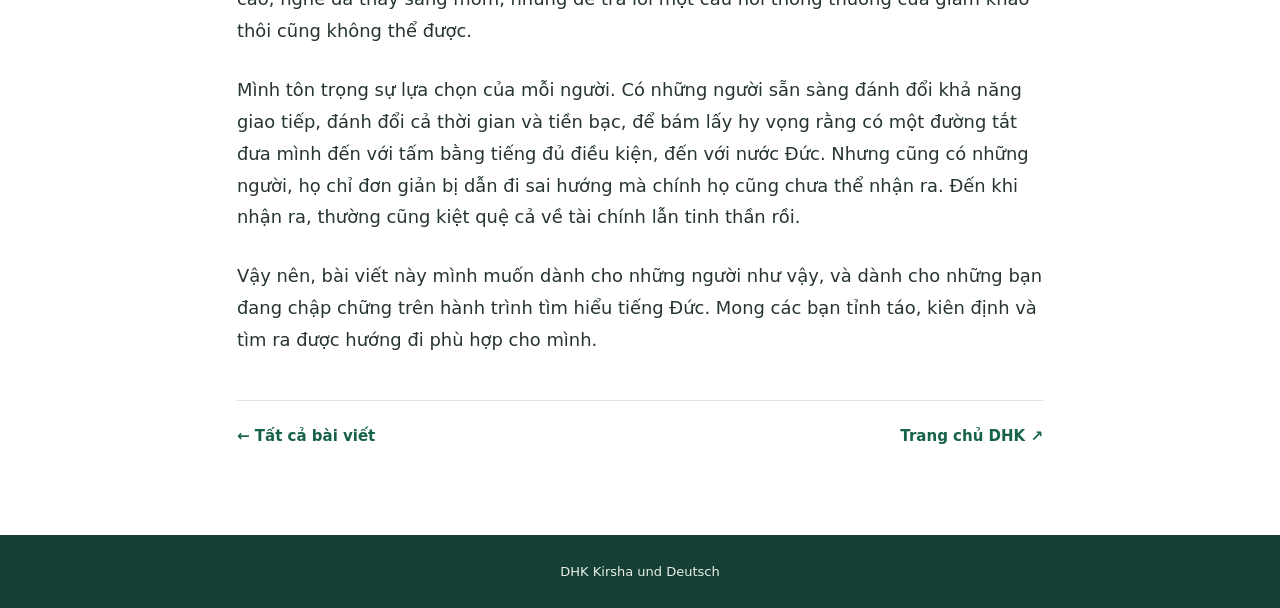
==== commit d5a4db1a: "sửa 1" ====
--- a/bai-viet/bao-do-hay-bao-kho.html
+++ b/bai-viet/bao-do-hay-bao-kho.html
@@ -1,20 +1,89 @@
 <!DOCTYPE html>
-<html lang="vi"><head><meta charset="utf-8"/><meta content="width=device-width,initial-scale=1" name="viewport"/><meta content="#163f35" name="theme-color"/><meta content="“Bao đỗ” hay “bao khổ”? — bài viết của Kirsha Nguyen tại DHK Kirsha und Deutsch." name="description"/><title>“Bao đỗ” hay “bao khổ”? | DHK Kirsha und Deutsch</title><link href="../assets/style.css" rel="stylesheet"/><link href="../assets/blog.css" rel="stylesheet"/></head><body><div class="site-mini"><a href="../index.html"><strong>DHK Kirsha und Deutsch</strong></a><nav><a href="../index.html">Trang chủ</a><a href="index.html">Góc chia sẻ</a><a href="../index.html#lien-he">Liên hệ</a></nav></div><main class="reader article-professional"><a class="backlink" href="index.html">← Góc chia sẻ</a><p class="eyebrow">Góc nhìn giáo dục</p><h1>“Bao đỗ” hay “bao khổ”?</h1><div class="byline">Bài viết của <strong>Kirsha Nguyen</strong> <span>· DHK Kirsha und Deutsch</span></div><div class="article-text"><p>Mình biết, khi chia sẻ bài viết này dưới tư cách một giáo viên tiếng Đức, có thể sẽ gây ra nhiều tranh cãi và “động chạm" đến lợi ích của nhiều người. Nhưng nếu không có ai lên tiếng về vấn đề này, sẽ còn không biết bao nhiêu người học tiếng Đức tiếp tục đi lệch hướng, chỉ vì thiếu thông tin và khả năng tự đánh giá khi tìm hiểu lúc mới đầu.</p>
-<p>Các bạn thường nghĩ, cụm từ “bao đậu”; “bao đỗ" nghe xuôi tai kia sẽ mang đến một con đường thuận lợi, suôn sẻ và nhanh chóng hơn với tiếng Đức. Nhưng rất ít người trong ngành nào dám nói với các bạn, việc các bạn học tiếng Đức mất nhiều thời gian hơn so với thực tế, việc các bạn học đến tận B1, B2 nhưng có khi không thể giao tiếp được tiếng Đức một cách cơ bản, việc các bạn cảm thấy tiếng Đức vô cùng vô cùng khó, nằm ở chính cụm từ “bao đậu” này.</p>
-<p>Kiểu “bao đậu” thứ nhất thường thấy ở các trung tâm du học, và cũng bớt “tai hại'' hơn một chút so với bình thường. Với các trung tâm này, lợi nhuận phần lớn đến từ khâu hợp đồng, mà không phải việc đào tạo tiếng. Vậy nên, họ thường chấp nhận cho các bạn học đi học lại bất kỳ trình độ nào đến khi đạt thì thôi (tất nhiên lệ phí thi những lần sau đó vẫn sẽ do học viên chỉ trả). Do thế, một bộ phận học viên theo kiểu bao đậu như thế này, thường có tính trơ và y lai.</p>
-<p>Tức là, họ coi việc học tiếng Đức như một điều gì đó có thể kéo dài lê thê, thậm chí đến cả việc lên lớp hàng ngày cũng cần phải nhắc nhở. Họ chỉ lo sốt vó lên khi kì thi lấy chứng chỉ đến gần, nhưng ở giai đoạn này, nhiều bạn có thể đã bị mất gốc, rơi rớt kiến thức hoặc chưa chắc nền tảng do thói quen học chénh mảng, ÿ lại, thiếu ý thức tự học ở những trình độ trước. O@ se</p>
-<p>Việc ôn thi B1 hoặc B2 đối với các trường hợp này, sẽ có hai hướng, một số bạn sẽ nhận ra vấn đề của mình, cố gắng lấy lại nền tảng, song song hoặc sau đó mới ôn luyện để thi chứng chỉ. Trường hợp này, tuy muộn và mất nhiều công sức hơn, nhưng khá hiệu quả và nếu kiên trì, trung bình chỉ đến lần thi thứ 3 hoặc thứ 4, các bạn đã có thể cầm trên tay tấm bằng, hoàn toàn dựa vào chính khả năng của mình.</p>
-<p>Hướng thứ hai, đó là những bạn vẫn tiếp tục đâm đầu vào ôn thi, luyện càng nhiều đề càng tốt, học tủ, học thuộc, tìm kiếm những nơi thi được cho là dễ, nói chung là tìm đủ mọi cách để có được tấm bằng, nhưng chưa từng nghĩ đến việc tại sao mình thi mãi không có kết quả như ý muốn, lý do nằm ở kì thi quá khó, tiếng Đức quá khó, hay nằm ở nền tảng của bản thân?</p>
-<p>Khi vấn đề chưa được giải quyết vào tận gốc rễ, những lần thi lặp lại liên tục phía sau, cơ bản chỉ được xem như đang chơi xổ số, may thì trúng được một lần, phần nhiều còn lại là không may.</p>
-<p>Đó cũng là lý do tại sao, thực trạng về khả năng ngôn ngữ của nhiều học viên Việt Nam khi sang đến Đức, lại đáng báo động đến như vậy. z/:z Oo</p>
-<p>Loại ''bao đậu” thứ hai, cũng là loại mà thực sự, dưới tư cách của một giáo viên, của một người sử dụng và yêu ngôn ngữ này cả chục năm nay, của một người '“'kinh doanh"’ dịch vụ giáo dục, của một người quá hiểu tầm quan trọng của việc thực sự có thể sử dụng được ngôn ngữ này khi sống ở Đức, mình hoàn toàn không thể chấp nhận được.</p>
-<p>Việc các bạn “mua'' đề để ôn tập và khoanh vùng, mình không đề cập tới.</p>
-<p>Nhưng tai hại hơn, đáng trách hơn rất rất nhiều, đó là, tại sao lại có những nơi, có những người được gọi là “giáo viên tiếng Đức" đào tạo tiếng Đức lại có thể định hướng cho học sinh HỌC THUỘC LÒNG tất cả các đề nói khoanh vùng được để đi thi? Các bạn đang học tiếng Đức, đang ôn thi tiếng Đức, các bạn không thể biết được cách tiếp cận này đang trực tiếp huỷ hoại con đường phía trước, không chỉ với tiếng Đức, mà còn là cuộc sống sau này của các bạn nơi xứ người.</p>
-<p>Để rồi, chắc chắn các bạn sẽ mất gấp nhiều lần công sức và tiền bạc sau này, chỉ để sửa lại được phần nào. Chưa bàn đến việc khoanh vùng đề tủ, “truyền” tai nhau việc kì thi sắp tới vào đề nào bản chất cũng là trò chơi tỉ lệ, có trúng, có bị “tủ đè", ai lo lắng thì bỏ tiền ra mua cho yên lòng. Chẳng sao hết.</p>
-<p>Nhưng các bạn nghĩ rằng giám khảo, những người ngồi trước mặt các bạn, những người có không biết bao nhiêu năm kinh nghiệm trong lĩnh vực đào tạo, khảo thí ngôn ngữ, lại không nhận ra, bạn đang nói tự do hay chỉ đang ngắc ngứ nhớ lại những gì đã học thuộc? Được rồi, cứ cho là các bạn học thuộc tốt, trôi chảy, tự nhiên, diễn rất giỏi đi, vậy các bạn học thuộc được bao nhiêu dé, các bạn đủ kiên trì để chơi cái trò chơi tỉ lệ này đến lần thứ bao nhiêu? Tầm vài chục lần không? Vì sao?</p>
-<p>Vì khi các bạn đã tự tước mất khả năng hình thành ý của chính mình, các bạn không khác gì con vẹt, dù chỉ một câu hỏi đơn giản bất chợt của giám khảo, các bạn cũng có thể ngồi nghĩ vài phút chẳng ra nổi một từ. Đề mà không trúng tủ, ý mà không theo đúng mẫu “người giáo viên mẫu mực” ấy cho, tự dưng bạn bị điểm huyệt ngay tại chỗ, vậy thôi, coi như xé nháp thi lại lần sau, biết đâu, ăn may, trúng tủ.</p>
-<p>Trong một ngày, các giám khảo, ví dụ như của Viện Goethe, kì thi tiếng Đức nổi tiếng nhất ở Việt Nam, tiếp xúc với không biết bao nhiêu bài thi, từ nói đến viết, và bạn cũng là một trong những con “gà chiến” của giáo viên “bao đỗ” do.</p>
-<p>Trùng hợp, đợt thi ấy, cũng nhiều chú “gà chiến'' dùng trúng bài mẫu chung, xào nấu lại, gần như y hệt, nếu may mắn không bị tính là đạo văn, thì giám khảo cũng chán ngấy những bài luận chẳng có tính cá nhân, bài nào cũng trống rỗng, vô hồn, toàn mấy từ vựng, ngữ pháp cao siêu (và một người thực sự sử dụng tiếng Đức, sẽ thấy mệt mỏi với những bài làm trống rỗng này).</p>
-<p>Rồi sao nữa, ngày xưa học A1, A2, còn nói được, còn trình bày được những gì cơ bản, xoay quanh cuộc sống hàng ngày, nhưng từ ngày “bao đậu”! từ ngày thành cỗ máy học thuộc, khả năng nói mất dần, nghe có thể hiểu, nhưng miệng cứ cứng đờ, chẳng biết phải nói gì. Trong đầu lúc đó toàn xoay mòng mòng mấy câu văn mẫu với hàng loạt ngữ pháp bậc cao, nghe đã thấy sang mồm': nhưng dé trả lời một câu hỏi của giám khảo thông thường thôi, cũng không thể được.</p>
-<p>Mình tôn trọng sự lựa chọn của mỗi người. Có những người sẵn sàng đánh đổi khả năng giao tiếp, đánh đổi cả thời gian và tiền bạc, để bám lấy hi vọng rằng có một đường tắt đưa mình đến với tấm bằng tiếng đủ điều kiện, đến với nước Đức. Nhưng cũng có những người, họ chỉ đơn giản bị dẫn đi sai hướng mà chính họ cũng chưa thể nhận ra, đến khi nhận ra thường cũng kiệt qué cả về tài chính lẫn tinh thần rồi. +2/¡;</p>
-<p>Vậy nên, bài viết này mình muốn dành cho những người như vậy, và dành cho những bạn đang chập chững trên hành trình tìm hiểu tiếng Đức. Mong các bạn tỉnh táo, kiên định, và tìm ra được hướng đi phù hợp cho mình.:z/:z</p></div><div class="reader-nav"><a href="index.html">← Tất cả bài viết</a><a href="../index.html">Trang chủ DHK ↗</a></div></main><footer class="article-foot">DHK Kirsha und Deutsch</footer></body></html>+<html lang="vi">
+<head>
+  <meta charset="utf-8"/>
+  <meta name="viewport" content="width=device-width, initial-scale=1"/>
+  <meta name="theme-color" content="#163f35"/>
+  <meta name="description" content="“Bao đỗ” hay “bao khổ”? — Bài viết của Kirsha Nguyen tại DHK Kirsha und Deutsch."/>
+  <title>“Bao đỗ” hay “bao khổ”? | DHK Kirsha und Deutsch</title>
+  <link href="../assets/style.css" rel="stylesheet"/>
+  <link href="../assets/blog.css" rel="stylesheet"/>
+</head>
+
+<body>
+  <div class="site-mini">
+    <a href="../index.html">
+      <strong>DHK Kirsha und Deutsch</strong>
+    </a>
+    <nav>
+      <a href="../index.html">Trang chủ</a>
+      <a href="index.html">Góc chia sẻ</a>
+      <a href="../index.html#lien-he">Liên hệ</a>
+    </nav>
+  </div>
+
+  <main class="reader article-professional">
+    <a class="backlink" href="index.html">← Góc chia sẻ</a>
+
+    <p class="eyebrow">Góc nhìn giáo dục</p>
+
+    <h1>“Bao đỗ” hay “bao khổ”?</h1>
+
+    <div class="byline">
+      Bài viết của <strong>Kirsha Nguyen</strong>
+      <span>· DHK Kirsha und Deutsch</span>
+    </div>
+
+    <div class="article-text">
+
+      <p>Mình biết, khi chia sẻ bài viết này dưới tư cách một giáo viên tiếng Đức, có thể sẽ gây ra nhiều tranh cãi và “động chạm” đến lợi ích của nhiều người. Nhưng nếu không có ai lên tiếng về vấn đề này, sẽ còn không biết bao nhiêu người học tiếng Đức tiếp tục đi lệch hướng, chỉ vì thiếu thông tin và khả năng tự đánh giá khi tìm hiểu lúc mới đầu.</p>
+
+      <p>Các bạn thường nghĩ, cụm từ “bao đậu”, “bao đỗ” nghe xuôi tai kia sẽ mang đến một con đường thuận lợi, suôn sẻ và nhanh chóng hơn với tiếng Đức. Nhưng rất ít người trong ngành dám nói với các bạn rằng việc các bạn học tiếng Đức mất nhiều thời gian hơn so với thực tế, việc các bạn học đến tận B1, B2 nhưng có khi không thể giao tiếp được tiếng Đức một cách cơ bản, việc các bạn cảm thấy tiếng Đức vô cùng, vô cùng khó, lại nằm ở chính cụm từ “bao đậu” này.</p>
+
+      <p>Kiểu “bao đậu” thứ nhất thường thấy ở các trung tâm du học, và cũng bớt “tai hại” hơn một chút so với kiểu còn lại. Với các trung tâm này, lợi nhuận phần lớn đến từ khâu hợp đồng, mà không phải việc đào tạo tiếng. Vậy nên, họ thường chấp nhận cho các bạn học đi học lại bất kỳ trình độ nào đến khi đạt thì thôi (tất nhiên, lệ phí thi những lần sau đó vẫn sẽ do học viên chi trả). Do thế, một bộ phận học viên theo kiểu bao đậu như thế này thường có tính trơ và ỷ lại.</p>
+
+      <p>Tức là, họ coi việc học tiếng Đức như một điều gì đó có thể kéo dài lê thê, thậm chí đến cả việc lên lớp hằng ngày cũng cần phải nhắc nhở. Họ chỉ lo sốt vó lên khi kỳ thi lấy chứng chỉ đến gần, nhưng ở giai đoạn này, nhiều bạn có thể đã bị mất gốc, rơi rớt kiến thức hoặc chưa chắc nền tảng do thói quen học chểnh mảng, ỷ lại, thiếu ý thức tự học ở những trình độ trước.</p>
+
+      <p>Việc ôn thi B1 hoặc B2 đối với các trường hợp này sẽ có hai hướng. Một số bạn sẽ nhận ra vấn đề của mình, cố gắng lấy lại nền tảng, song song hoặc sau đó mới ôn luyện để thi chứng chỉ. Trường hợp này, tuy muộn và mất nhiều công sức hơn, nhưng khá hiệu quả. Nếu kiên trì, trung bình chỉ đến lần thi thứ ba hoặc thứ tư, các bạn đã có thể cầm trên tay tấm bằng, hoàn toàn dựa vào chính khả năng của mình.</p>
+
+      <p>Hướng thứ hai, đó là những bạn vẫn tiếp tục đâm đầu vào ôn thi, luyện càng nhiều đề càng tốt, học tủ, học thuộc, tìm kiếm những nơi thi được cho là dễ. Nói chung là tìm đủ mọi cách để có được tấm bằng, nhưng chưa từng nghĩ đến việc tại sao mình thi mãi không có kết quả như ý muốn. Lý do nằm ở kỳ thi quá khó, tiếng Đức quá khó, hay nằm ở nền tảng của bản thân?</p>
+
+      <p>Khi vấn đề chưa được giải quyết tận gốc rễ, những lần thi lặp lại liên tục phía sau cơ bản chỉ được xem như đang chơi xổ số: may thì trúng được một lần, phần nhiều còn lại là không may.</p>
+
+      <p>Đó cũng là lý do tại sao thực trạng về khả năng ngôn ngữ của nhiều học viên Việt Nam khi sang đến Đức lại đáng báo động đến như vậy.</p>
+
+      <p>Loại “bao đậu” thứ hai cũng là loại mà thực sự, dưới tư cách của một giáo viên, của một người sử dụng và yêu ngôn ngữ này cả chục năm nay, của một người “kinh doanh” dịch vụ giáo dục, của một người quá hiểu tầm quan trọng của việc thực sự có thể sử dụng được ngôn ngữ này khi sống ở Đức, mình hoàn toàn không thể chấp nhận được.</p>
+
+      <p>Việc các bạn “mua” đề để ôn tập và khoanh vùng, mình không đề cập tới.</p>
+
+      <p>Nhưng tai hại hơn, đáng trách hơn rất, rất nhiều, đó là tại sao lại có những nơi, có những người được gọi là “giáo viên tiếng Đức”, đào tạo tiếng Đức, lại có thể định hướng cho học sinh HỌC THUỘC LÒNG tất cả các đề nói khoanh vùng được để đi thi? Các bạn đang học tiếng Đức, đang ôn thi tiếng Đức, các bạn không thể biết được cách tiếp cận này đang trực tiếp hủy hoại con đường phía trước, không chỉ với tiếng Đức mà còn là cuộc sống sau này của các bạn nơi xứ người.</p>
+
+      <p>Để rồi, chắc chắn các bạn sẽ mất gấp nhiều lần công sức và tiền bạc sau này, chỉ để sửa lại được phần nào. Chưa bàn đến việc khoanh vùng đề tủ, “truyền” tai nhau việc kỳ thi sắp tới vào đề nào, bản chất cũng là trò chơi tỷ lệ: có trúng, có bị “tủ đè”. Ai lo lắng thì bỏ tiền ra mua cho yên lòng. Chẳng sao hết.</p>
+
+      <p>Nhưng các bạn nghĩ rằng giám khảo, những người ngồi trước mặt các bạn, những người có không biết bao nhiêu năm kinh nghiệm trong lĩnh vực đào tạo, khảo thí ngôn ngữ, lại không nhận ra bạn đang nói tự do hay chỉ đang ngắc ngứ nhớ lại những gì đã học thuộc? Được rồi, cứ cho là các bạn học thuộc tốt, trôi chảy, tự nhiên, diễn rất giỏi đi. Vậy các bạn học thuộc được bao nhiêu đề? Các bạn đủ kiên trì để chơi cái trò chơi tỷ lệ này đến lần thứ bao nhiêu? Tầm vài chục lần không? Vì sao?</p>
+
+      <p>Vì khi các bạn đã tự tước mất khả năng hình thành ý của chính mình, các bạn không khác gì con vẹt. Dù chỉ một câu hỏi đơn giản bất chợt của giám khảo, các bạn cũng có thể ngồi nghĩ vài phút chẳng ra nổi một từ. Đề mà không trúng tủ, ý mà không theo đúng mẫu “người giáo viên mẫu mực” ấy cho, tự dưng bạn bị điểm huyệt ngay tại chỗ. Vậy thôi, coi như xé nháp thi lại lần sau, biết đâu ăn may, trúng tủ.</p>
+
+      <p>Trong một ngày, các giám khảo, ví dụ như của Viện Goethe, nơi tổ chức một trong những kỳ thi tiếng Đức nổi tiếng nhất ở Việt Nam, tiếp xúc với không biết bao nhiêu bài thi, từ nói đến viết. Và bạn cũng là một trong những con “gà chiến” của giáo viên “bao đỗ” đó.</p>
+
+      <p>Trùng hợp, đợt thi ấy cũng có nhiều chú “gà chiến” dùng trúng bài mẫu chung, xào nấu lại gần như y hệt. Nếu may mắn không bị tính là đạo văn, thì giám khảo cũng chán ngấy những bài luận chẳng có tính cá nhân, bài nào cũng trống rỗng, vô hồn, toàn mấy từ vựng, ngữ pháp cao siêu (và một người thực sự sử dụng tiếng Đức sẽ thấy mệt mỏi với những bài làm trống rỗng này).</p>
+
+      <p>Rồi sao nữa? Ngày xưa học A1, A2 còn nói được, còn trình bày được những gì cơ bản xoay quanh cuộc sống hằng ngày. Nhưng từ ngày “bao đậu”, từ ngày thành cỗ máy học thuộc, khả năng nói mất dần. Nghe có thể hiểu, nhưng miệng cứ cứng đờ, chẳng biết phải nói gì. Trong đầu lúc đó toàn xoay mòng mòng mấy câu văn mẫu với hàng loạt ngữ pháp bậc cao, nghe đã thấy sang mồm, nhưng để trả lời một câu hỏi thông thường của giám khảo thôi cũng không thể được.</p>
+
+      <p>Mình tôn trọng sự lựa chọn của mỗi người. Có những người sẵn sàng đánh đổi khả năng giao tiếp, đánh đổi cả thời gian và tiền bạc, để bám lấy hy vọng rằng có một đường tắt đưa mình đến với tấm bằng tiếng đủ điều kiện, đến với nước Đức. Nhưng cũng có những người, họ chỉ đơn giản bị dẫn đi sai hướng mà chính họ cũng chưa thể nhận ra. Đến khi nhận ra, thường cũng kiệt quệ cả về tài chính lẫn tinh thần rồi.</p>
+
+      <p>Vậy nên, bài viết này mình muốn dành cho những người như vậy, và dành cho những bạn đang chập chững trên hành trình tìm hiểu tiếng Đức. Mong các bạn tỉnh táo, kiên định và tìm ra được hướng đi phù hợp cho mình.</p>
+
+    </div>
+
+    <div class="reader-nav">
+      <a href="index.html">← Tất cả bài viết</a>
+      <a href="../index.html">Trang chủ DHK ↗</a>
+    </div>
+  </main>
+
+  <footer class="article-foot">
+    DHK Kirsha und Deutsch
+  </footer>
+</body>
+</html>
